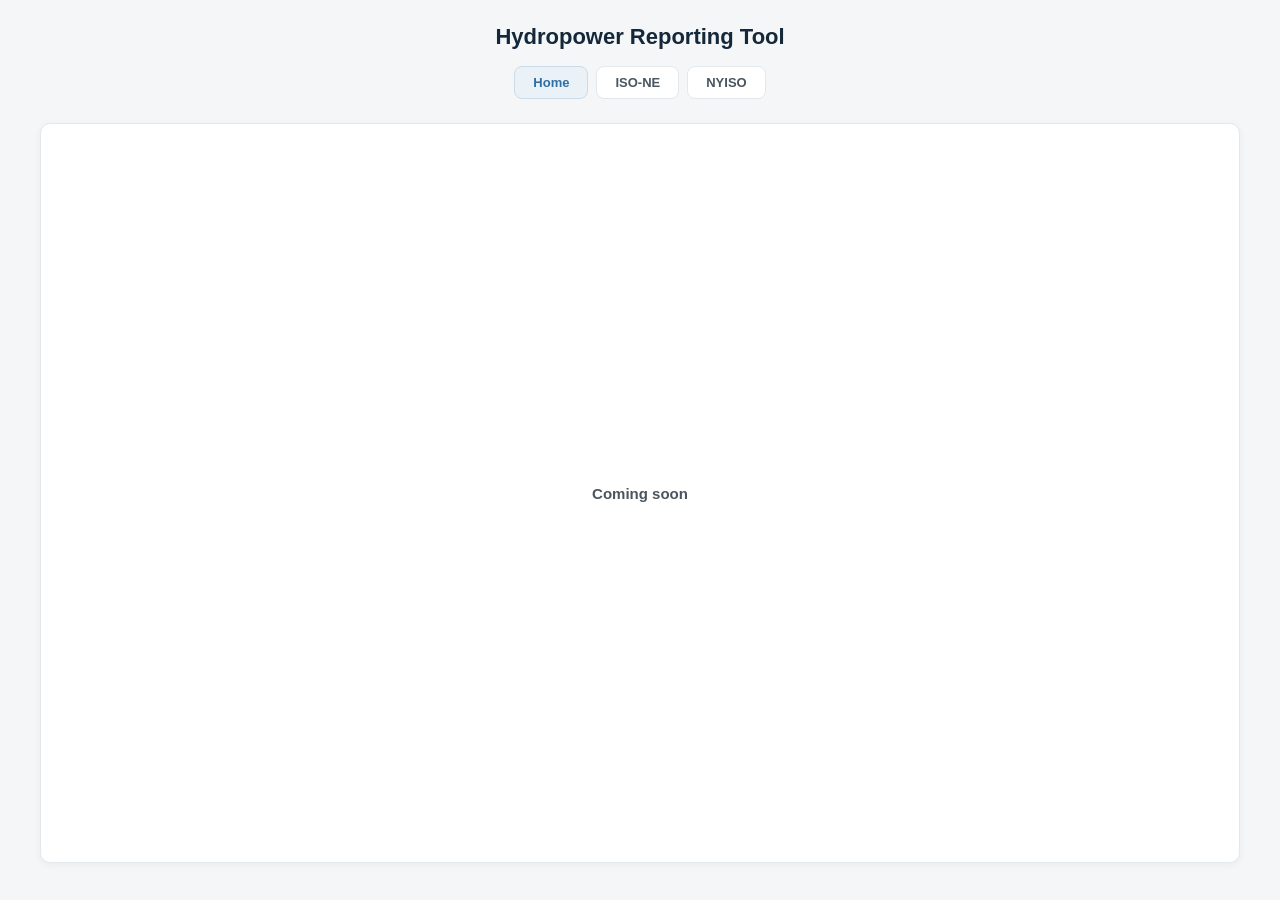
==== templates/index.html @ 09c79d3a "Restructure into standard Flask layout (templates/, static/) Move HTML pages into templates/ and CSS" ====
<!DOCTYPE html>
<html lang="en">
<head>
<meta charset="UTF-8">
<meta name="viewport" content="width=device-width, initial-scale=1.0">
<title>Hydropower Reporting Chart</title>
<link rel="stylesheet" href="/static/style.css">
</head>
<body>

  <h1 class="title">Hydropower Reporting Tool</h1>

  <div class="nav">
    <a href="/" class="active">Home</a>
    <a href="/iso-ne">ISO-NE</a>
    <a href="/nyiso">NYISO</a>
  </div>

  <div class="coming-soon">
    Coming soon
  </div>

</body>
</html>
---- static/style.css ----
:root {
  --bg: #f4f6f8;
  --panel: #ffffff;
  --border: #e3e8ec;
  --accent: #2f6fa3;
  --accent-tint: #eaf1f7;
  --accent-tint-border: #cddbe8;
  --text: #1c2f3d;
  --text-muted: #4a5560;
}

* {
  box-sizing: border-box;
}

body {
  margin: 0;
  min-height: 100vh;
  background: var(--bg);
  font-family: -apple-system, BlinkMacSystemFont, "Segoe UI", Arial, sans-serif;
  color: var(--text);
  padding: 24px;
}

h1.title {
  max-width: 1440px;
  margin: 0 auto 16px auto;
  font-size: 22px;
  font-weight: 700;
  color: #14283a;
  text-align: center;
}

.nav {
  display: flex;
  justify-content: center;
  gap: 8px;
  max-width: 1440px;
  margin: 0 auto 24px auto;
}

.nav a {
  padding: 8px 18px;
  font-size: 13px;
  font-weight: 600;
  text-decoration: none;
  color: var(--text-muted);
  background: var(--panel);
  border: 1px solid var(--border);
  border-radius: 8px;
}

.nav a.active {
  color: var(--accent);
  background: var(--accent-tint);
  border-color: var(--accent-tint-border);
}

.search-bar {
  max-width: 480px;
  margin: 0 auto 24px auto;
  display: flex;
  gap: 8px;
}

.search-bar input {
  flex: 1;
  width: 100%;
  padding: 10px 16px;
  font-size: 14px;
  border: 1px solid var(--border);
  border-radius: 8px;
  background: var(--panel);
  color: var(--text);
  outline: none;
  box-shadow: 0 2px 8px rgba(0, 0, 0, 0.05);
  transition: border-color 0.15s ease;
}

.search-bar input:focus {
  border-color: var(--accent);
}

.search-bar input::placeholder {
  color: var(--text-muted);
}

.search-bar button {
  padding: 10px 18px;
  font-size: 14px;
  font-weight: 600;
  border: 1px solid var(--accent);
  border-radius: 8px;
  background: var(--accent);
  color: #fff;
  cursor: pointer;
}

.search-bar button:hover {
  background: #26608c;
  border-color: #26608c;
}

.search-bar button:disabled {
  background: var(--border);
  border-color: var(--border);
  color: var(--text-muted);
  cursor: default;
}

.page-status {
  max-width: 480px;
  margin: -14px auto 20px auto;
  font-size: 12px;
  color: var(--text-muted);
  text-align: center;
  min-height: 14px;
}

.sections {
  display: flex;
  gap: 20px;
  max-width: 1440px;
  margin: 0 auto;
  height: calc(100vh - 160px);
}

.section {
  background: var(--panel);
  border: 1px solid var(--border);
  border-radius: 10px;
  padding: 20px;
  height: 100%;
  box-shadow: 0 2px 8px rgba(0, 0, 0, 0.05);
  display: flex;
  flex-direction: column;
  min-height: 0;
}

.section-a {
  flex: 67;
}

.section-b {
  flex: 33;
}

.section h2 {
  margin: 0 0 12px 0;
  font-size: 15px;
  font-weight: 600;
  flex: 0 0 auto;
}

.section p {
  margin: 0;
  font-size: 13px;
  color: var(--text-muted);
}

.charts-grid {
  flex: 1;
  min-height: 0;
  display: grid;
  grid-template-columns: 1fr 1fr;
  grid-template-rows: 1fr 1fr;
}

.chart-slot {
  display: flex;
  flex-direction: column;
  min-height: 0;
  padding: 12px;
}

.chart-slot:nth-child(odd) {
  border-right: 1px solid var(--border);
}

.chart-slot:nth-child(-n+2) {
  border-bottom: 1px solid var(--border);
}

.chart-card {
  display: flex;
  flex-direction: column;
  min-height: 0;
  height: 100%;
}

.section-b-split {
  flex: 1;
  min-height: 0;
  display: flex;
  flex-direction: column;
}

.section-b-half {
  flex: 1;
  min-height: 0;
  display: flex;
  flex-direction: column;
}

.section-b-top {
  padding-bottom: 16px;
  margin-bottom: 16px;
  border-bottom: 1px solid var(--border);
}

.charts-empty {
  margin: auto;
  font-size: 13px;
  color: var(--text-muted);
}

.chart-legend {
  display: flex;
  flex-wrap: wrap;
  gap: 4px 14px;
  margin-bottom: 6px;
  flex: 0 0 auto;
}

.chart-legend-item {
  display: flex;
  align-items: center;
  gap: 5px;
  font-size: 11px;
  color: var(--text-muted);
}

.chart-legend-dot {
  width: 8px;
  height: 8px;
  border-radius: 50%;
  flex: 0 0 auto;
}

.chart-card-header {
  display: flex;
  align-items: center;
  justify-content: space-between;
  gap: 8px;
  margin-bottom: 4px;
  flex: 0 0 auto;
}

.chart-card-title {
  flex: 1 1 auto;
  font-size: 13px;
  font-weight: 600;
  color: var(--text);
  white-space: nowrap;
  overflow: hidden;
  text-overflow: ellipsis;
}

.chart-card-close,
.chart-card-expand {
  flex: 0 0 auto;
  border: none;
  background: none;
  color: var(--text-muted);
  font-size: 15px;
  line-height: 1;
  padding: 2px 4px;
  cursor: pointer;
}

.chart-card-close:hover,
.chart-card-expand:hover {
  color: var(--text);
}

.chart-card-expand.active {
  color: var(--accent);
  background: var(--accent-tint);
  border-radius: 4px;
}

.chart-card svg {
  display: block;
  flex: 1;
  width: 100%;
  min-height: 0;
}

.chart-card svg.zoom-cursor,
.chart-modal-body svg.zoom-cursor {
  cursor: crosshair;
}

.zoom-select {
  fill: rgba(47, 111, 163, 0.15);
  stroke: var(--accent);
  stroke-width: 1;
  stroke-dasharray: 3, 3;
  pointer-events: none;
}

.chart-modal {
  position: fixed;
  inset: 0;
  background: rgba(11, 20, 28, 0.45);
  display: flex;
  align-items: center;
  justify-content: center;
  z-index: 1000;
  padding: 24px;
}

.chart-modal.hidden {
  display: none;
}

.chart-modal-content {
  background: var(--panel);
  border-radius: 10px;
  padding: 20px;
  width: min(820px, 100%);
  box-shadow: 0 8px 24px rgba(0, 0, 0, 0.18);
  display: flex;
  flex-direction: column;
}

.chart-modal-header {
  display: flex;
  align-items: center;
  justify-content: space-between;
  gap: 8px;
  margin-bottom: 12px;
}

.chart-modal-title {
  flex: 1 1 auto;
  font-size: 16px;
  font-weight: 700;
  color: var(--text);
}

.chart-modal-body svg {
  display: block;
  width: 100%;
  height: 60vh;
}

.chart-card-status {
  margin: 4px 0 0 0;
  font-size: 11px;
  color: var(--text-muted);
  flex: 0 0 auto;
}

.chart-axis {
  stroke: var(--border);
  stroke-width: 1;
}

.chart-axis-label {
  fill: var(--text-muted);
  font-size: 9px;
  font-family: -apple-system, BlinkMacSystemFont, "Segoe UI", Arial, sans-serif;
}

.chart-line {
  fill: none;
  stroke: var(--accent);
  stroke-width: 2;
  stroke-linecap: round;
  stroke-linejoin: round;
}

.coming-soon {
  max-width: 1200px;
  height: calc(100vh - 160px);
  margin: 0 auto;
  display: flex;
  align-items: center;
  justify-content: center;
  background: var(--panel);
  border: 1px solid var(--border);
  border-radius: 10px;
  box-shadow: 0 2px 8px rgba(0, 0, 0, 0.05);
  color: var(--text-muted);
  font-size: 15px;
  font-weight: 600;
}
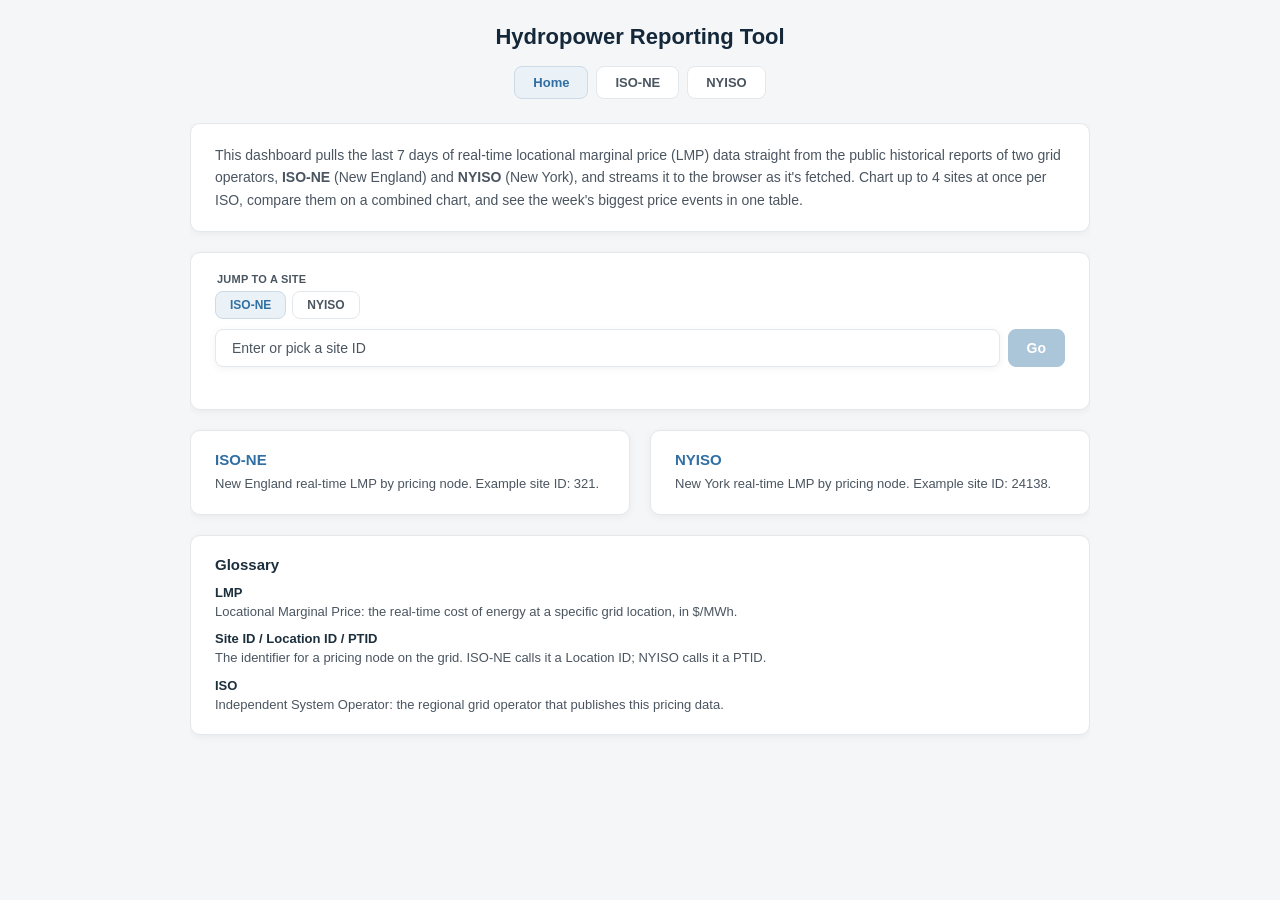
==== commit d439041f: "Build out home page with intro, site search, feature cards, and glossary" ====
--- a/templates/index.html
+++ b/templates/index.html
@@ -16,9 +16,127 @@
     <a href="/nyiso">NYISO</a>
   </div>
 
-  <div class="coming-soon">
-    Coming soon
+  <div class="home-content">
+
+    <section class="home-intro">
+      <p>
+        This dashboard pulls the last 7 days of real-time locational marginal
+        price (LMP) data straight from the public historical reports of two
+        grid operators, <strong>ISO-NE</strong> (New England) and
+        <strong>NYISO</strong> (New York), and streams it to the
+        browser as it's fetched. Chart up to 4 sites at once per ISO, compare
+        them on a combined chart, and see the week's biggest price events in
+        one table.
+      </p>
+    </section>
+
+    <section class="home-search">
+      <label class="field-label" for="home-location-id">Jump to a site</label>
+      <div class="iso-toggle" id="iso-toggle">
+        <button type="button" class="iso-toggle-btn active" data-iso="isone">ISO-NE</button>
+        <button type="button" class="iso-toggle-btn" data-iso="nyiso">NYISO</button>
+      </div>
+      <div class="search-bar">
+        <input type="text" id="home-location-id" list="home-site-options" autocomplete="off" placeholder="Enter or pick a site ID">
+        <datalist id="home-site-options"></datalist>
+        <button id="home-submit-btn" type="button" disabled>Go</button>
+      </div>
+      <p class="page-status" id="home-page-status"></p>
+    </section>
+
+    <section class="feature-cards">
+      <a class="feature-card" href="/iso-ne">
+        <h2>ISO-NE</h2>
+        <p>New England real-time LMP by pricing node. Example site ID: 321.</p>
+      </a>
+      <a class="feature-card" href="/nyiso">
+        <h2>NYISO</h2>
+        <p>New York real-time LMP by pricing node. Example site ID: 24138.</p>
+      </a>
+    </section>
+
+    <section class="glossary">
+      <h2>Glossary</h2>
+      <dl>
+        <dt>LMP</dt>
+        <dd>Locational Marginal Price: the real-time cost of energy at a specific grid location, in $/MWh.</dd>
+        <dt>Site ID / Location ID / PTID</dt>
+        <dd>The identifier for a pricing node on the grid. ISO-NE calls it a Location ID; NYISO calls it a PTID.</dd>
+        <dt>ISO</dt>
+        <dd>Independent System Operator: the regional grid operator that publishes this pricing data.</dd>
+      </dl>
+    </section>
+
   </div>
+
+<script>
+(function () {
+  const toggleBtns = Array.from(document.querySelectorAll('.iso-toggle-btn'));
+  const input = document.getElementById('home-location-id');
+  const btn = document.getElementById('home-submit-btn');
+  const status = document.getElementById('home-page-status');
+  const datalist = document.getElementById('home-site-options');
+
+  const locationsByIso = { isone: [], nyiso: [] };
+  let activeIso = 'isone';
+
+  function populateDatalist() {
+    datalist.innerHTML = '';
+    locationsByIso[activeIso].forEach(function (loc) {
+      const opt = document.createElement('option');
+      opt.value = loc.id;
+      opt.label = loc.name;
+      datalist.appendChild(opt);
+    });
+  }
+
+  fetch('/api/isone/locations')
+    .then(function (r) { return r.json(); })
+    .then(function (data) {
+      locationsByIso.isone = data.locations || [];
+      if (activeIso === 'isone') populateDatalist();
+    })
+    .catch(function () {});
+
+  fetch('/api/nyiso/locations')
+    .then(function (r) { return r.json(); })
+    .then(function (data) {
+      locationsByIso.nyiso = data.locations || [];
+      if (activeIso === 'nyiso') populateDatalist();
+    })
+    .catch(function () {});
+
+  toggleBtns.forEach(function (b) {
+    b.addEventListener('click', function () {
+      toggleBtns.forEach(function (o) { o.classList.remove('active'); });
+      b.classList.add('active');
+      activeIso = b.dataset.iso;
+      populateDatalist();
+      input.value = '';
+      btn.disabled = true;
+      status.textContent = '';
+    });
+  });
+
+  input.addEventListener('input', function () {
+    btn.disabled = !input.value.trim();
+  });
+
+  input.addEventListener('keydown', function (e) {
+    if (e.key === 'Enter' && !btn.disabled) btn.click();
+  });
+
+  btn.addEventListener('click', function () {
+    const id = input.value.trim();
+    if (!id) {
+      status.textContent = 'Enter a site ID first.';
+      return;
+    }
+    const path = activeIso === 'isone' ? '/iso-ne' : '/nyiso';
+    window.location.href = path + '?id=' + encodeURIComponent(id);
+  });
+})();
+</script>
 
 </body>
 </html>
--- a/static/style.css
+++ b/static/style.css
@@ -13,9 +13,16 @@
   box-sizing: border-box;
 }
 
+html {
+  overflow: hidden;
+}
+
 body {
   margin: 0;
-  min-height: 100vh;
+  height: 100vh;
+  overflow: hidden;
+  display: flex;
+  flex-direction: column;
   background: var(--bg);
   font-family: -apple-system, BlinkMacSystemFont, "Segoe UI", Arial, sans-serif;
   color: var(--text);
@@ -23,7 +30,9 @@
 }
 
 h1.title {
+  flex: 0 0 auto;
   max-width: 1440px;
+  width: 100%;
   margin: 0 auto 16px auto;
   font-size: 22px;
   font-weight: 700;
@@ -32,11 +41,13 @@
 }
 
 .nav {
+  flex: 0 0 auto;
   display: flex;
   justify-content: center;
   gap: 8px;
   max-width: 1440px;
   margin: 0 auto 24px auto;
+  width: 100%;
 }
 
 .nav a {
@@ -56,9 +67,28 @@
   border-color: var(--accent-tint-border);
 }
 
+.search-bar-wrap {
+  flex: 0 0 auto;
+  max-width: 480px;
+  width: 100%;
+  margin: 0 auto 8px auto;
+}
+
+.field-label {
+  display: block;
+  margin: 0 0 6px 2px;
+  font-size: 11px;
+  font-weight: 600;
+  color: var(--text-muted);
+  text-transform: uppercase;
+  letter-spacing: 0.02em;
+}
+
 .search-bar {
+  flex: 0 0 auto;
+  width: 100%;
   max-width: 480px;
-  margin: 0 auto 24px auto;
+  margin: 0 auto;
   display: flex;
   gap: 8px;
 }
@@ -102,15 +132,15 @@
 }
 
 .search-bar button:disabled {
-  background: var(--border);
-  border-color: var(--border);
-  color: var(--text-muted);
+  opacity: 0.4;
   cursor: default;
 }
 
 .page-status {
+  flex: 0 0 auto;
   max-width: 480px;
-  margin: -14px auto 20px auto;
+  width: 100%;
+  margin: 0 auto 20px auto;
   font-size: 12px;
   color: var(--text-muted);
   text-align: center;
@@ -118,11 +148,13 @@
 }
 
 .sections {
+  flex: 1 1 auto;
+  min-height: 0;
   display: flex;
   gap: 20px;
   max-width: 1440px;
+  width: 100%;
   margin: 0 auto;
-  height: calc(100vh - 160px);
 }
 
 .section {
@@ -181,6 +213,11 @@
   border-bottom: 1px solid var(--border);
 }
 
+.chart-slot.slot-span {
+  grid-column: 1 / span 2;
+  border-right: none;
+}
+
 .chart-card {
   display: flex;
   flex-direction: column;
@@ -203,8 +240,8 @@
 }
 
 .section-b-top {
-  padding-bottom: 16px;
-  margin-bottom: 16px;
+  padding-bottom: 8px;
+  margin-bottom: 8px;
   border-bottom: 1px solid var(--border);
 }
 
@@ -228,6 +265,7 @@
   gap: 5px;
   font-size: 11px;
   color: var(--text-muted);
+  text-transform: uppercase;
 }
 
 .chart-legend-dot {
@@ -251,6 +289,7 @@
   font-size: 13px;
   font-weight: 600;
   color: var(--text);
+  text-transform: uppercase;
   white-space: nowrap;
   overflow: hidden;
   text-overflow: ellipsis;
@@ -266,6 +305,12 @@
   line-height: 1;
   padding: 2px 4px;
   cursor: pointer;
+  display: inline-flex;
+  align-items: center;
+}
+
+.chart-card-expand svg {
+  display: block;
 }
 
 .chart-card-close:hover,
@@ -273,22 +318,71 @@
   color: var(--text);
 }
 
-.chart-card-expand.active {
+.chart-card-expand.is-reset,
+.chart-card-expand.is-active {
   color: var(--accent);
   background: var(--accent-tint);
   border-radius: 4px;
 }
 
+.scale-toggle {
+  flex: 0 0 auto;
+  font-size: 9px;
+  font-weight: 700;
+  text-transform: uppercase;
+  letter-spacing: 0.02em;
+  padding: 2px 6px;
+  border: 1px solid var(--border);
+  border-radius: 10px;
+  background: var(--panel);
+  color: var(--text-muted);
+  cursor: pointer;
+}
+
+.scale-toggle:hover {
+  color: var(--text);
+}
+
+.scale-toggle.is-fixed {
+  color: var(--accent);
+  background: var(--accent-tint);
+  border-color: var(--accent-tint-border);
+}
+
+.hover-tooltip {
+  position: fixed;
+  display: none;
+  background: #14283a;
+  color: #fff;
+  font-size: 11px;
+  padding: 6px 10px;
+  border-radius: 6px;
+  pointer-events: none;
+  z-index: 2000;
+  white-space: nowrap;
+  box-shadow: 0 4px 12px rgba(0, 0, 0, 0.2);
+}
+
 .chart-card svg {
   display: block;
   flex: 1;
   width: 100%;
   min-height: 0;
-}
-
-.chart-card svg.zoom-cursor,
-.chart-modal-body svg.zoom-cursor {
   cursor: crosshair;
+}
+
+.chart-modal-body svg {
+  cursor: crosshair;
+}
+
+.chart-card svg.pan-mode,
+.chart-modal-body svg.pan-mode {
+  cursor: grab;
+}
+
+.chart-card svg.pan-mode.panning,
+.chart-modal-body svg.pan-mode.panning {
+  cursor: grabbing;
 }
 
 .zoom-select {
@@ -299,6 +393,80 @@
   pointer-events: none;
 }
 
+.top5-wrap {
+  flex: 1;
+  min-height: 0;
+  overflow-y: auto;
+}
+
+.top5-table {
+  width: 100%;
+  border-collapse: collapse;
+  font-size: 13px;
+}
+
+.top5-table th {
+  text-align: left;
+  font-size: 11px;
+  font-weight: 600;
+  color: var(--text-muted);
+  text-transform: uppercase;
+  letter-spacing: 0.02em;
+  padding: 0 8px 8px 8px;
+  border-bottom: 1px solid var(--border);
+}
+
+.top5-table th[data-col] {
+  cursor: pointer;
+  user-select: none;
+}
+
+.top5-table th[data-col]:hover {
+  color: var(--text);
+}
+
+.sort-arrow {
+  display: inline-block;
+  margin-left: 3px;
+  font-size: 9px;
+  color: var(--accent);
+}
+
+.top5-site {
+  text-transform: uppercase;
+}
+
+.top5-table td {
+  padding: 8px;
+  border-bottom: 1px solid var(--border);
+  color: var(--text);
+  white-space: nowrap;
+}
+
+.top5-table tbody tr:last-child td {
+  border-bottom: none;
+}
+
+.top5-rank {
+  width: 20px;
+  color: var(--text-muted);
+  font-weight: 600;
+}
+
+.top5-price,
+.top5-table th.top5-price {
+  text-align: right;
+  font-weight: 700;
+  color: var(--accent);
+  font-variant-numeric: tabular-nums;
+}
+
+.top5-empty {
+  text-align: center;
+  color: var(--text-muted);
+  white-space: normal;
+}
+
 .chart-modal {
   position: fixed;
   inset: 0;
@@ -337,6 +505,7 @@
   font-size: 16px;
   font-weight: 700;
   color: var(--text);
+  text-transform: uppercase;
 }
 
 .chart-modal-body svg {
@@ -371,18 +540,149 @@
   stroke-linejoin: round;
 }
 
-.coming-soon {
-  max-width: 1200px;
-  height: calc(100vh - 160px);
+.home-content {
+  flex: 1 1 auto;
+  min-height: 0;
+  max-width: 900px;
+  width: 100%;
   margin: 0 auto;
-  display: flex;
-  align-items: center;
-  justify-content: center;
+  overflow-y: auto;
+  display: flex;
+  flex-direction: column;
+  gap: 20px;
+  padding-bottom: 8px;
+}
+
+.home-intro {
   background: var(--panel);
   border: 1px solid var(--border);
   border-radius: 10px;
   box-shadow: 0 2px 8px rgba(0, 0, 0, 0.05);
-  color: var(--text-muted);
+  padding: 20px 24px;
+}
+
+.home-intro p {
+  margin: 0;
+  font-size: 14px;
+  line-height: 1.6;
+  color: var(--text-muted);
+}
+
+.home-search {
+  background: var(--panel);
+  border: 1px solid var(--border);
+  border-radius: 10px;
+  box-shadow: 0 2px 8px rgba(0, 0, 0, 0.05);
+  padding: 20px 24px;
+}
+
+.home-search .search-bar {
+  max-width: none;
+  margin: 0;
+}
+
+.home-search .page-status {
+  max-width: none;
+  margin: 8px 0 0 0;
+  text-align: left;
+}
+
+.iso-toggle {
+  display: flex;
+  gap: 6px;
+  margin-bottom: 10px;
+}
+
+.iso-toggle-btn {
+  padding: 6px 14px;
+  font-size: 12px;
+  font-weight: 600;
+  border: 1px solid var(--border);
+  border-radius: 8px;
+  background: var(--panel);
+  color: var(--text-muted);
+  cursor: pointer;
+}
+
+.iso-toggle-btn:hover {
+  color: var(--text);
+}
+
+.iso-toggle-btn.active {
+  color: var(--accent);
+  background: var(--accent-tint);
+  border-color: var(--accent-tint-border);
+}
+
+.feature-cards {
+  display: grid;
+  grid-template-columns: 1fr 1fr;
+  gap: 20px;
+}
+
+.feature-card {
+  display: block;
+  background: var(--panel);
+  border: 1px solid var(--border);
+  border-radius: 10px;
+  box-shadow: 0 2px 8px rgba(0, 0, 0, 0.05);
+  padding: 20px 24px;
+  text-decoration: none;
+  color: inherit;
+  transition: border-color 0.15s ease;
+}
+
+.feature-card:hover {
+  border-color: var(--accent);
+}
+
+.feature-card h2 {
+  margin: 0 0 6px 0;
   font-size: 15px;
-  font-weight: 600;
-}
+  font-weight: 700;
+  color: var(--accent);
+}
+
+.feature-card p {
+  margin: 0;
+  font-size: 13px;
+  color: var(--text-muted);
+  line-height: 1.5;
+}
+
+.glossary {
+  background: var(--panel);
+  border: 1px solid var(--border);
+  border-radius: 10px;
+  box-shadow: 0 2px 8px rgba(0, 0, 0, 0.05);
+  padding: 20px 24px;
+}
+
+.glossary h2 {
+  margin: 0 0 12px 0;
+  font-size: 15px;
+  font-weight: 600;
+  color: var(--text);
+}
+
+.glossary dl {
+  margin: 0;
+}
+
+.glossary dt {
+  font-size: 13px;
+  font-weight: 600;
+  color: var(--text);
+  margin-top: 10px;
+}
+
+.glossary dt:first-child {
+  margin-top: 0;
+}
+
+.glossary dd {
+  margin: 2px 0 0 0;
+  font-size: 13px;
+  color: var(--text-muted);
+  line-height: 1.5;
+}
